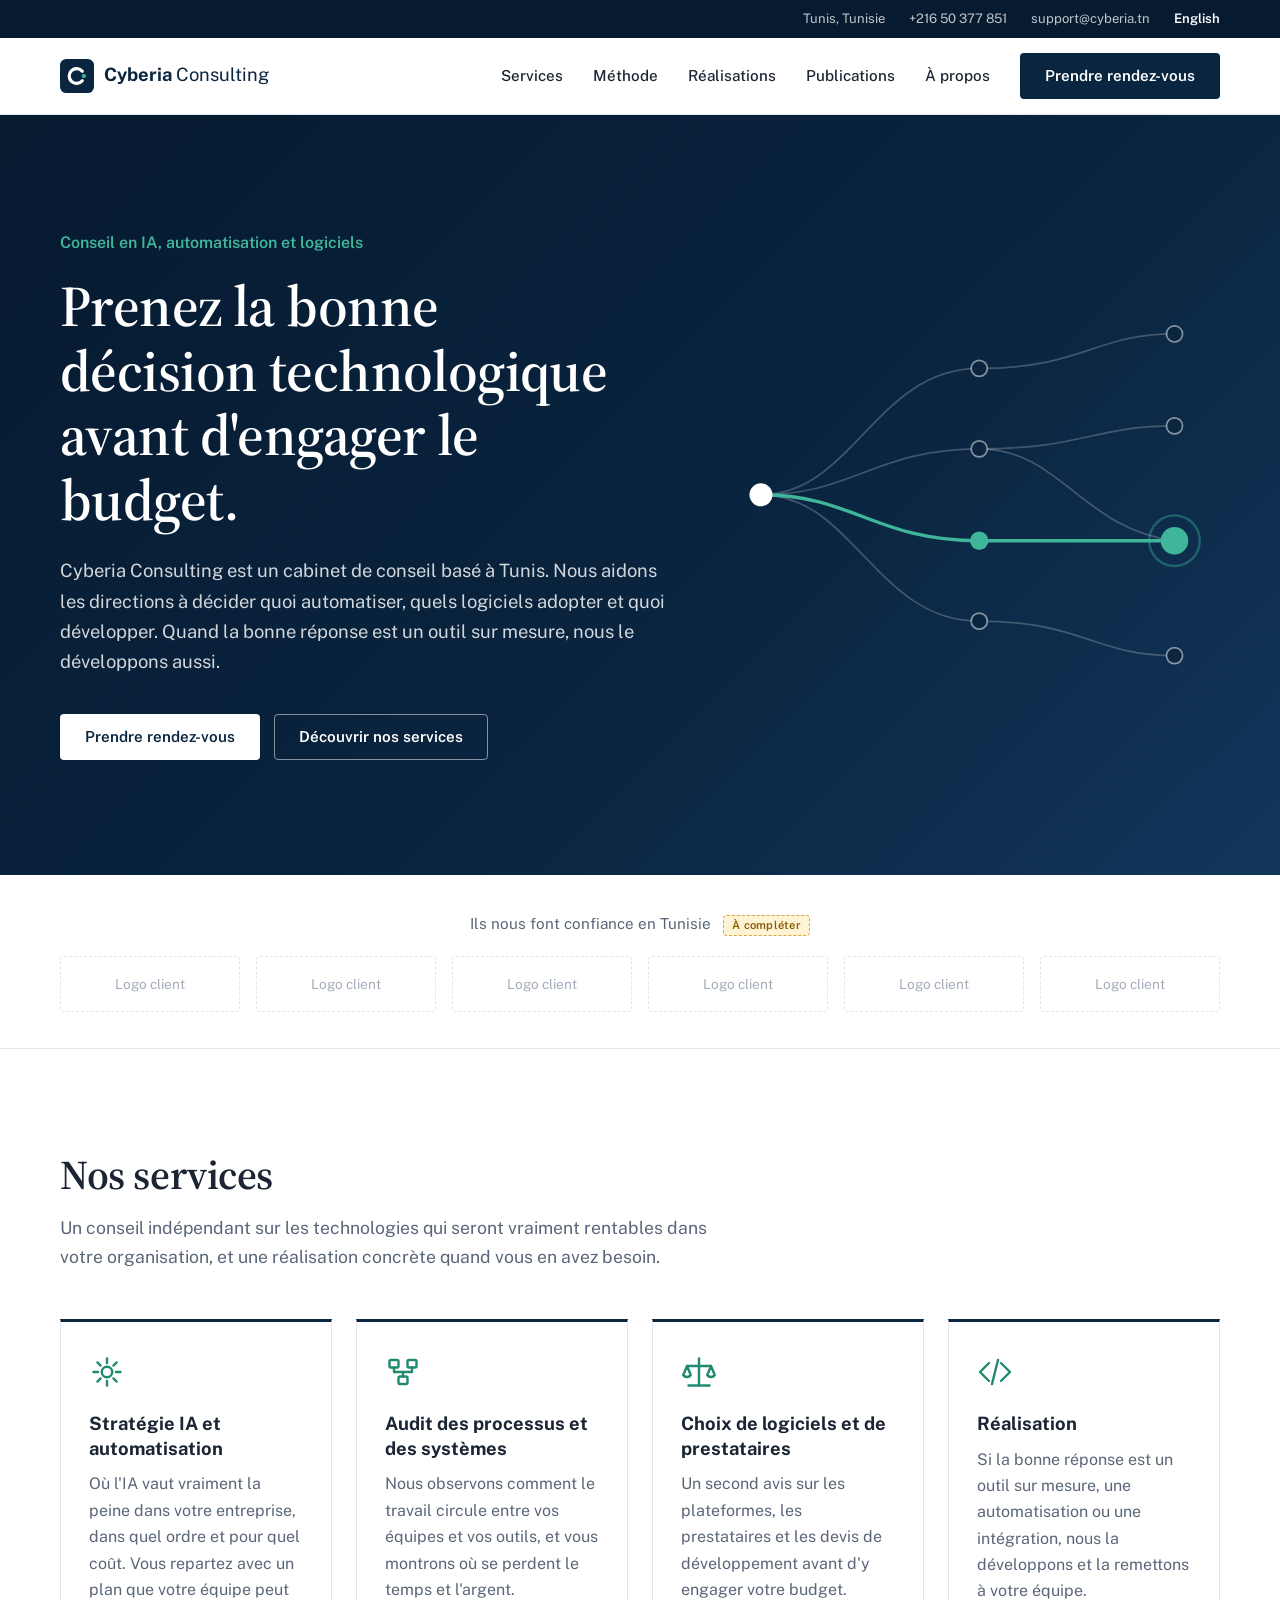
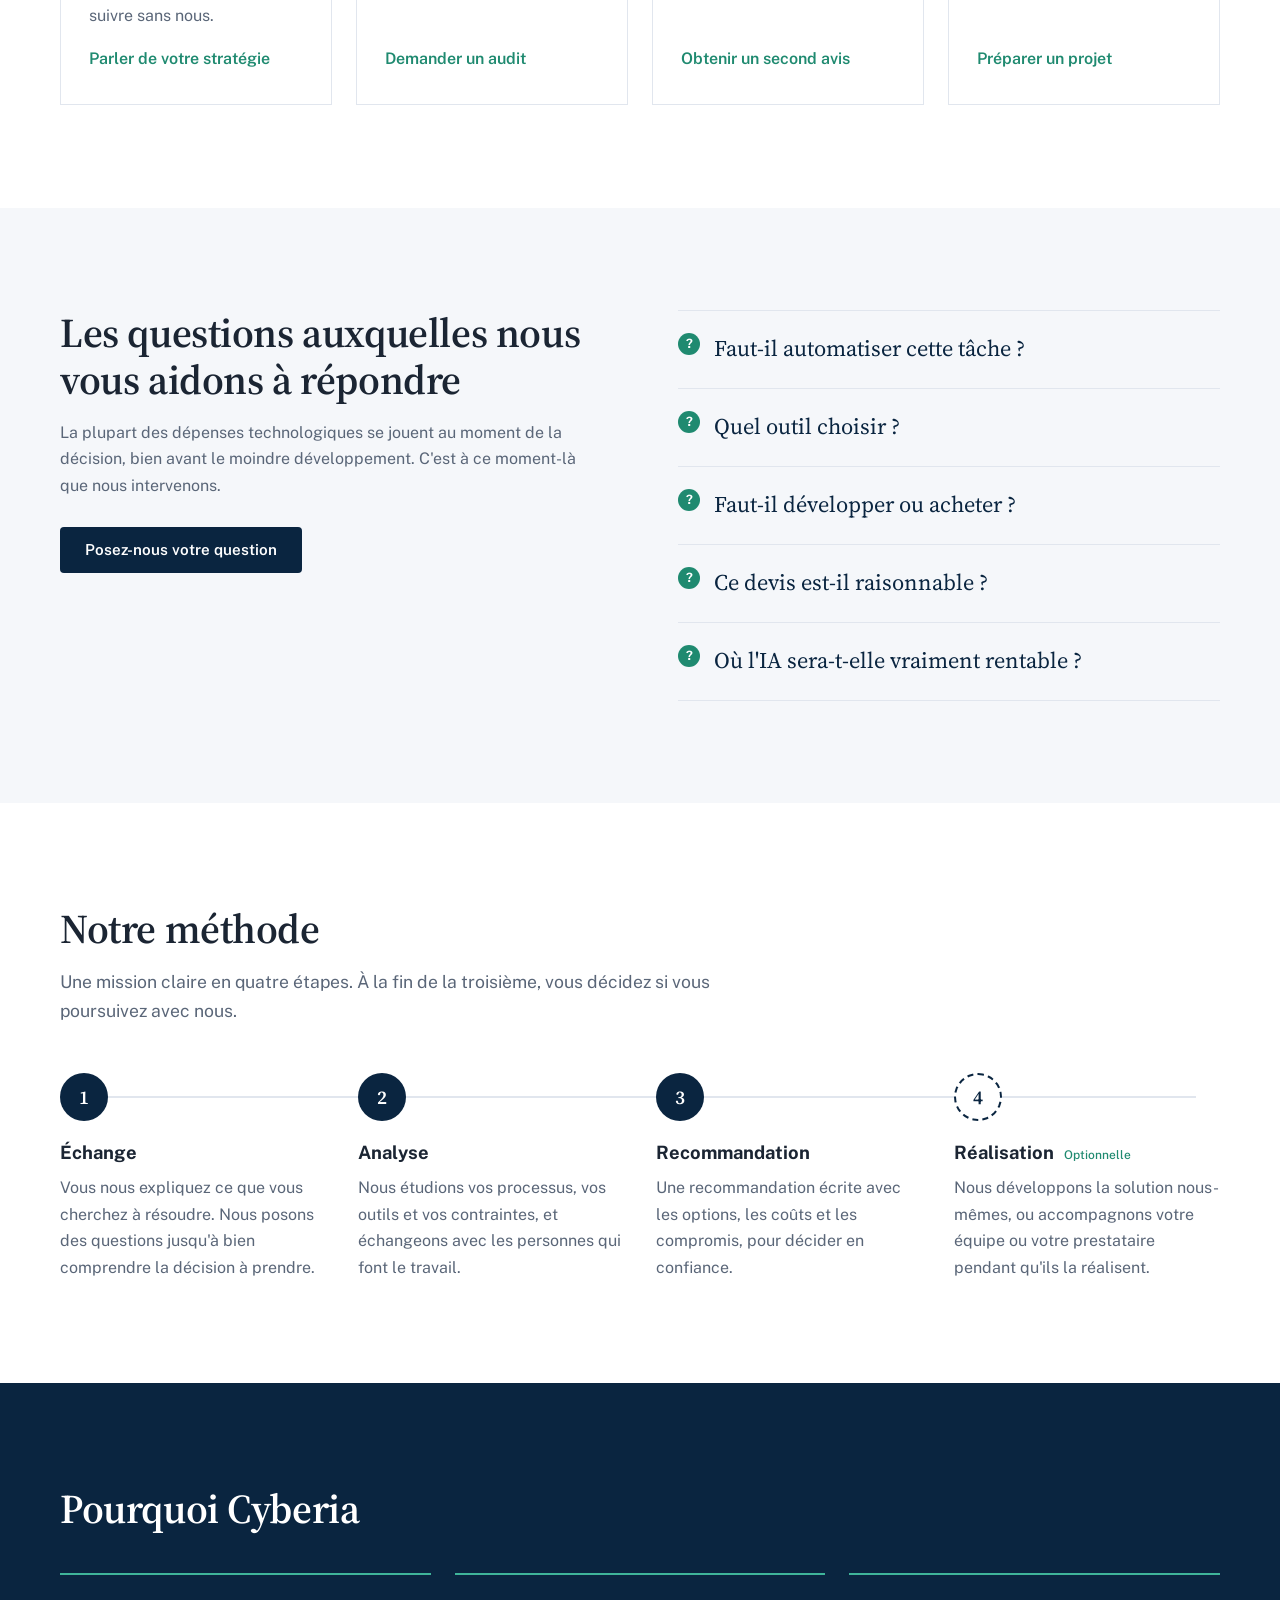
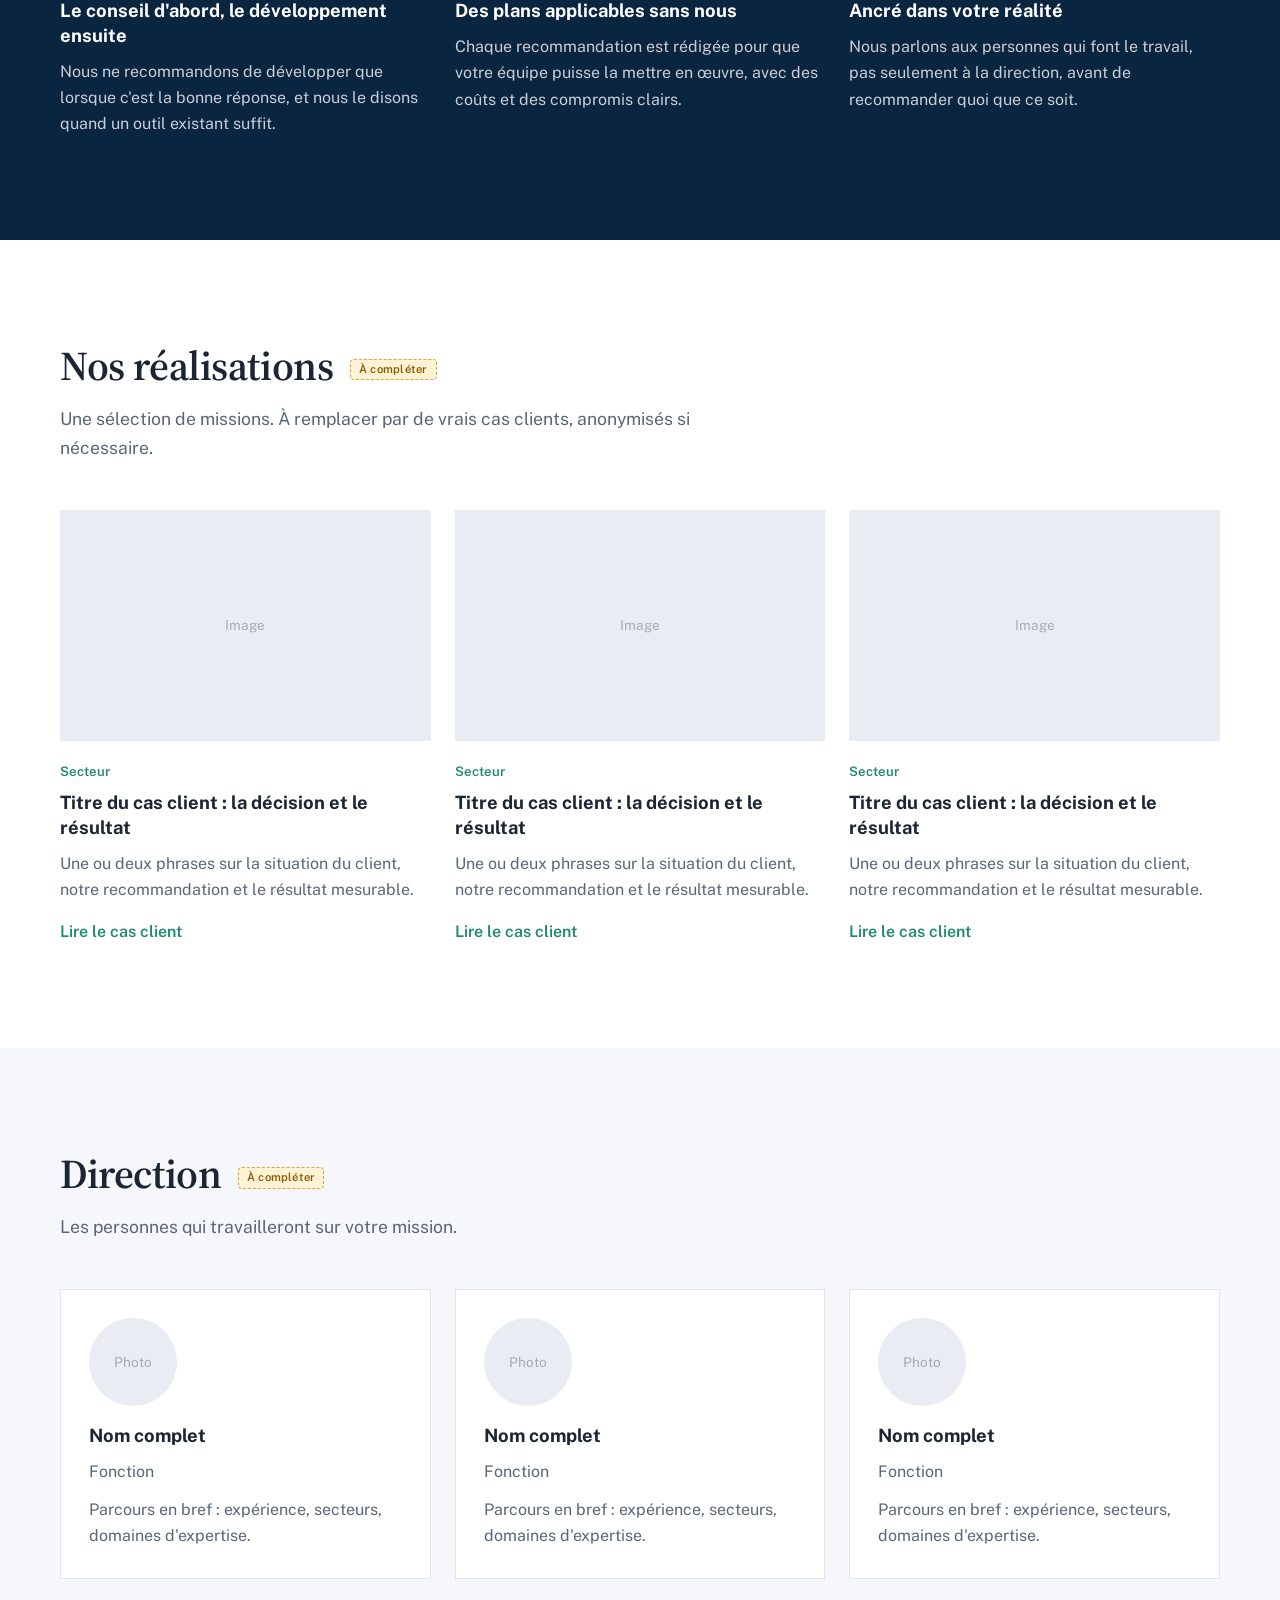
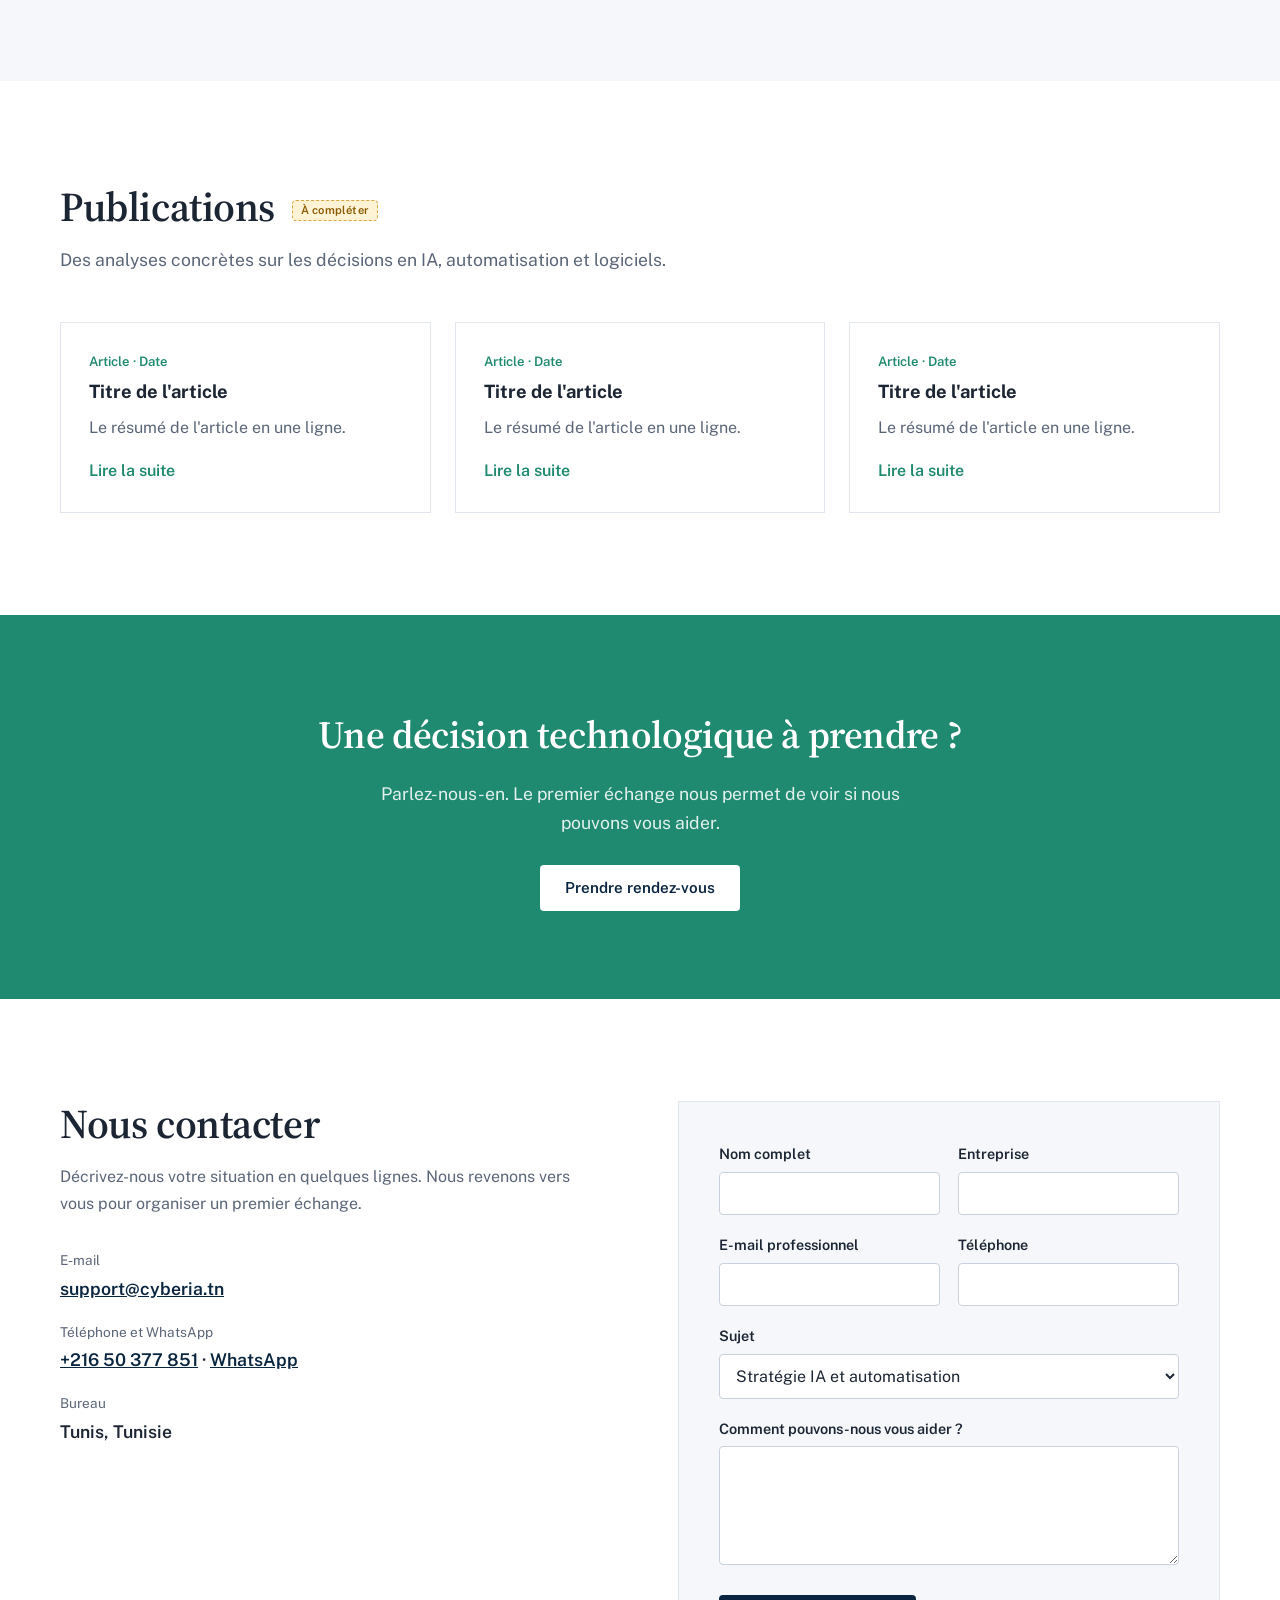
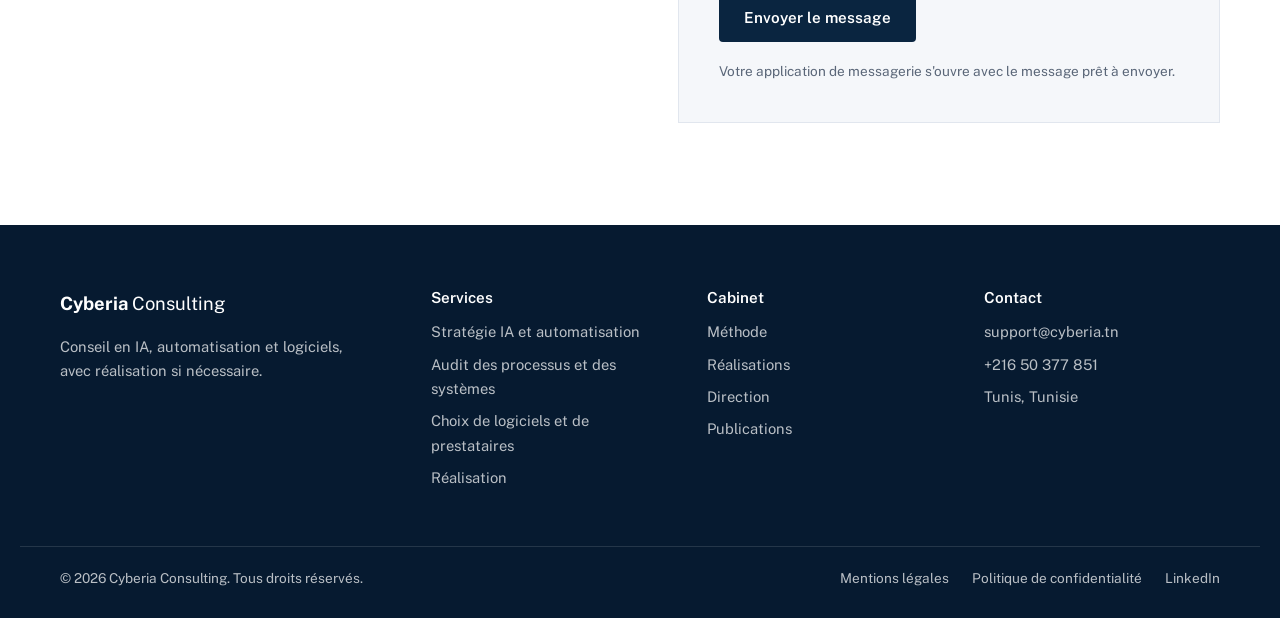
==== fr/index.html @ ed853a46 "Redesign as corporate consulting site with static French page Full nav, services, approach, contact " ====
<!doctype html>
<html lang="fr">
<head>
  <meta charset="utf-8">
  <meta name="viewport" content="width=device-width, initial-scale=1">
  <title>Cyberia Consulting | Conseil en IA, automatisation et logiciels à Tunis</title>
  <meta name="description" content="Cyberia Consulting aide les entreprises à décider quoi automatiser, quels logiciels adopter et quoi développer, et le développe si nécessaire.">
  <link rel="canonical" href="https://cyberia.tn/fr/">
  <link rel="alternate" hreflang="en" href="https://cyberia.tn/">
  <link rel="alternate" hreflang="fr" href="https://cyberia.tn/fr/">
  <link rel="alternate" hreflang="x-default" href="https://cyberia.tn/">
  <meta property="og:type" content="website">
  <meta property="og:url" content="https://cyberia.tn/fr/">
  <meta property="og:title" content="Cyberia Consulting | Conseil en IA, automatisation et logiciels à Tunis">
  <meta property="og:description" content="Cyberia Consulting aide les entreprises à décider quoi automatiser, quels logiciels adopter et quoi développer, et le développe si nécessaire.">
  <meta property="og:locale" content="fr_FR">
  <meta property="og:locale:alternate" content="en_US">
  <link rel="icon" href="/assets/favicon.svg">
  <link rel="preconnect" href="https://fonts.googleapis.com">
  <link rel="preconnect" href="https://fonts.gstatic.com" crossorigin>
  <link rel="stylesheet" href="https://fonts.googleapis.com/css2?family=Public+Sans:wght@400;500;600;700&family=Source+Serif+4:opsz,wght@8..60,500;8..60,600&display=swap">
  <link rel="stylesheet" href="../styles.css">
  <script type="application/ld+json">
  {"@context":"https://schema.org","@type":"ProfessionalService","name":"Cyberia Consulting","url":"https://cyberia.tn/fr/","description":"Conseil en IA, automatisation et logiciels, avec réalisation si nécessaire.","email":"support@cyberia.tn","telephone":"+21650377851","address":{"@type":"PostalAddress","addressLocality":"Tunis","addressCountry":"TN"}}
  </script>
</head>
<body>
  <a class="skip" href="#main">Aller au contenu</a>

  <div class="utility">
    <div class="wrap">
      <span>Tunis, Tunisie</span>
      <a href="tel:+21650377851">+216 50 377 851</a>
      <a href="mailto:support@cyberia.tn">support@cyberia.tn</a>
      <a class="lang" href="/" hreflang="en" lang="en">English</a>
    </div>
  </div>

  <header class="site-header">
    <div class="wrap">
      <a class="logo" href="/fr/" aria-label="Cyberia Consulting, accueil">
        <svg viewBox="0 0 32 32" aria-hidden="true"><rect width="32" height="32" rx="6" fill="currentColor"/><path d="M21 11.5a7 7 0 1 0 0 9" fill="none" stroke="#fff" stroke-width="3" stroke-linecap="round"/><circle cx="22.5" cy="16" r="2" fill="#3fb59a"/></svg>
        <span><b>Cyberia</b> Consulting</span>
      </a>
      <button class="menu-toggle" aria-expanded="false" aria-controls="nav">Menu</button>
      <nav id="nav" aria-label="Navigation principale">
        <a href="#services">Services</a>
        <a href="#approach">Méthode</a>
        <a href="#work">Réalisations</a>
        <a href="#insights">Publications</a>
        <a href="#about">À propos</a>
        <a class="btn btn-primary" href="#contact">Prendre rendez-vous</a>
      </nav>
    </div>
  </header>

  <main id="main">
    <!-- Hero -->
    <section class="hero">
      <div class="wrap hero-grid">
        <div>
          <p class="hero-tag">Conseil en IA, automatisation et logiciels</p>
          <h1>Prenez la bonne décision technologique avant d'engager le budget.</h1>
          <p class="hero-lede">Cyberia Consulting est un cabinet de conseil basé à Tunis. Nous aidons les directions à décider quoi automatiser, quels logiciels adopter et quoi développer. Quand la bonne réponse est un outil sur mesure, nous le développons aussi.</p>
          <div class="hero-actions">
            <a class="btn btn-light" href="#contact">Prendre rendez-vous</a>
            <a class="btn btn-outline-light" href="#services">Découvrir nos services</a>
          </div>
        </div>
        <svg class="hero-art" viewBox="0 0 440 360" aria-hidden="true">
          <g fill="none" stroke="rgba(255,255,255,.22)" stroke-width="1.5">
            <path d="M40 180 C120 180 140 70 230 70 S330 40 400 40"/>
            <path d="M40 180 C120 180 140 140 230 140 S330 120 400 120"/>
            <path d="M40 180 C120 180 140 290 230 290 S330 320 400 320"/>
            <path d="M230 140 C300 140 320 210 400 220"/>
          </g>
          <path d="M40 180 C120 180 140 220 230 220 S330 220 400 220" fill="none" stroke="#3fb59a" stroke-width="3"/>
          <g fill="#0a2540" stroke="rgba(255,255,255,.5)" stroke-width="1.5">
            <circle cx="230" cy="70" r="7"/><circle cx="230" cy="140" r="7"/><circle cx="230" cy="290" r="7"/>
            <circle cx="400" cy="40" r="7"/><circle cx="400" cy="120" r="7"/><circle cx="400" cy="320" r="7"/>
          </g>
          <circle cx="40" cy="180" r="10" fill="#fff"/>
          <circle cx="230" cy="220" r="8" fill="#3fb59a"/>
          <circle cx="400" cy="220" r="12" fill="#3fb59a"/>
          <circle cx="400" cy="220" r="22" fill="none" stroke="#3fb59a" stroke-opacity=".4" stroke-width="2"/>
        </svg>
      </div>
    </section>

    <!-- Logos clients : PLACEHOLDER, à remplacer par de vrais logos (avec autorisation) -->
    <section class="clients" aria-label="Clients">
      <div class="wrap">
        <p>Ils nous font confiance en Tunisie <span class="ph">À compléter</span></p>
        <ul>
          <li>Logo client</li><li>Logo client</li><li>Logo client</li><li>Logo client</li><li>Logo client</li><li>Logo client</li>
        </ul>
      </div>
    </section>

    <!-- Services -->
    <section class="section" id="services">
      <div class="wrap">
        <header class="section-head">
          <h2>Nos services</h2>
          <p>Un conseil indépendant sur les technologies qui seront vraiment rentables dans votre organisation, et une réalisation concrète quand vous en avez besoin.</p>
        </header>
        <div class="cards cards-4">
          <article class="card">
            <svg class="icon" viewBox="0 0 24 24" aria-hidden="true"><path d="M12 3v3M12 18v3M3 12h3M18 12h3M5.6 5.6l2.1 2.1M16.3 16.3l2.1 2.1M5.6 18.4l2.1-2.1M16.3 7.7l2.1-2.1"/><circle cx="12" cy="12" r="3.5"/></svg>
            <h3>Stratégie IA et automatisation</h3>
            <p>Où l'IA vaut vraiment la peine dans votre entreprise, dans quel ordre et pour quel coût. Vous repartez avec un plan que votre équipe peut suivre sans nous.</p>
            <a class="more" href="#contact">Parler de votre stratégie</a>
          </article>
          <article class="card">
            <svg class="icon" viewBox="0 0 24 24" aria-hidden="true"><rect x="3" y="4" width="6" height="5" rx="1"/><rect x="15" y="4" width="6" height="5" rx="1"/><rect x="9" y="15" width="6" height="5" rx="1"/><path d="M6 9v3h12V9M12 12v3"/></svg>
            <h3>Audit des processus et des systèmes</h3>
            <p>Nous observons comment le travail circule entre vos équipes et vos outils, et vous montrons où se perdent le temps et l'argent.</p>
            <a class="more" href="#contact">Demander un audit</a>
          </article>
          <article class="card">
            <svg class="icon" viewBox="0 0 24 24" aria-hidden="true"><path d="M12 3v18M5 21h14M4 8h16"/><path d="M4 8l-2.5 6a3 3 0 0 0 5 0zM20 8l-2.5 6a3 3 0 0 0 5 0z"/></svg>
            <h3>Choix de logiciels et de prestataires</h3>
            <p>Un second avis sur les plateformes, les prestataires et les devis de développement avant d'y engager votre budget.</p>
            <a class="more" href="#contact">Obtenir un second avis</a>
          </article>
          <article class="card">
            <svg class="icon" viewBox="0 0 24 24" aria-hidden="true"><path d="M8 6l-6 6 6 6M16 6l6 6-6 6M14 4l-4 16"/></svg>
            <h3>Réalisation</h3>
            <p>Si la bonne réponse est un outil sur mesure, une automatisation ou une intégration, nous la développons et la remettons à votre équipe.</p>
            <a class="more" href="#contact">Préparer un projet</a>
          </article>
        </div>
      </div>
    </section>

    <!-- Questions -->
    <section class="section section-alt">
      <div class="wrap split">
        <div>
          <h2>Les questions auxquelles nous vous aidons à répondre</h2>
          <p class="muted">La plupart des dépenses technologiques se jouent au moment de la décision, bien avant le moindre développement. C'est à ce moment-là que nous intervenons.</p>
          <a class="btn btn-primary" href="#contact">Posez-nous votre question</a>
        </div>
        <ul class="questions">
          <li>Faut-il automatiser cette tâche&nbsp;?</li>
          <li>Quel outil choisir&nbsp;?</li>
          <li>Faut-il développer ou acheter&nbsp;?</li>
          <li>Ce devis est-il raisonnable&nbsp;?</li>
          <li>Où l'IA sera-t-elle vraiment rentable&nbsp;?</li>
        </ul>
      </div>
    </section>

    <!-- Méthode -->
    <section class="section" id="approach">
      <div class="wrap">
        <header class="section-head">
          <h2>Notre méthode</h2>
          <p>Une mission claire en quatre étapes. À la fin de la troisième, vous décidez si vous poursuivez avec nous.</p>
        </header>
        <ol class="steps">
          <li><span class="step-n">1</span><h3>Échange</h3><p>Vous nous expliquez ce que vous cherchez à résoudre. Nous posons des questions jusqu'à bien comprendre la décision à prendre.</p></li>
          <li><span class="step-n">2</span><h3>Analyse</h3><p>Nous étudions vos processus, vos outils et vos contraintes, et échangeons avec les personnes qui font le travail.</p></li>
          <li><span class="step-n">3</span><h3>Recommandation</h3><p>Une recommandation écrite avec les options, les coûts et les compromis, pour décider en confiance.</p></li>
          <li class="optional"><span class="step-n">4</span><h3>Réalisation <small>Optionnelle</small></h3><p>Nous développons la solution nous-mêmes, ou accompagnons votre équipe ou votre prestataire pendant qu'ils la réalisent.</p></li>
        </ol>
      </div>
    </section>

    <!-- Pourquoi -->
    <section class="section section-dark">
      <div class="wrap">
        <header class="section-head">
          <h2>Pourquoi Cyberia</h2>
        </header>
        <div class="cards cards-3">
          <div class="pillar">
            <h3>Le conseil d'abord, le développement ensuite</h3>
            <p>Nous ne recommandons de développer que lorsque c'est la bonne réponse, et nous le disons quand un outil existant suffit.</p>
          </div>
          <div class="pillar">
            <h3>Des plans applicables sans nous</h3>
            <p>Chaque recommandation est rédigée pour que votre équipe puisse la mettre en œuvre, avec des coûts et des compromis clairs.</p>
          </div>
          <div class="pillar">
            <h3>Ancré dans votre réalité</h3>
            <p>Nous parlons aux personnes qui font le travail, pas seulement à la direction, avant de recommander quoi que ce soit.</p>
          </div>
        </div>
      </div>
    </section>

    <!-- Réalisations : PLACEHOLDER, à remplacer par de vraies missions -->
    <section class="section" id="work">
      <div class="wrap">
        <header class="section-head">
          <h2>Nos réalisations <span class="ph">À compléter</span></h2>
          <p>Une sélection de missions. À remplacer par de vrais cas clients, anonymisés si nécessaire.</p>
        </header>
        <div class="cards cards-3">
          <article class="case">
            <div class="case-img">Image</div>
            <p class="case-meta">Secteur</p>
            <h3>Titre du cas client : la décision et le résultat</h3>
            <p>Une ou deux phrases sur la situation du client, notre recommandation et le résultat mesurable.</p>
            <a class="more" href="#work">Lire le cas client</a>
          </article>
          <article class="case">
            <div class="case-img">Image</div>
            <p class="case-meta">Secteur</p>
            <h3>Titre du cas client : la décision et le résultat</h3>
            <p>Une ou deux phrases sur la situation du client, notre recommandation et le résultat mesurable.</p>
            <a class="more" href="#work">Lire le cas client</a>
          </article>
          <article class="case">
            <div class="case-img">Image</div>
            <p class="case-meta">Secteur</p>
            <h3>Titre du cas client : la décision et le résultat</h3>
            <p>Une ou deux phrases sur la situation du client, notre recommandation et le résultat mesurable.</p>
            <a class="more" href="#work">Lire le cas client</a>
          </article>
        </div>
      </div>
    </section>

    <!-- Équipe : PLACEHOLDER, à remplacer par de vraies personnes -->
    <section class="section section-alt" id="about">
      <div class="wrap">
        <header class="section-head">
          <h2>Direction <span class="ph">À compléter</span></h2>
          <p>Les personnes qui travailleront sur votre mission.</p>
        </header>
        <div class="cards cards-3">
          <div class="person"><div class="avatar">Photo</div><h3>Nom complet</h3><p class="muted">Fonction</p><p>Parcours en bref : expérience, secteurs, domaines d'expertise.</p></div>
          <div class="person"><div class="avatar">Photo</div><h3>Nom complet</h3><p class="muted">Fonction</p><p>Parcours en bref : expérience, secteurs, domaines d'expertise.</p></div>
          <div class="person"><div class="avatar">Photo</div><h3>Nom complet</h3><p class="muted">Fonction</p><p>Parcours en bref : expérience, secteurs, domaines d'expertise.</p></div>
        </div>
      </div>
    </section>

    <!-- Publications : PLACEHOLDER, à remplacer par de vrais articles -->
    <section class="section" id="insights">
      <div class="wrap">
        <header class="section-head">
          <h2>Publications <span class="ph">À compléter</span></h2>
          <p>Des analyses concrètes sur les décisions en IA, automatisation et logiciels.</p>
        </header>
        <div class="cards cards-3">
          <article class="insight"><p class="case-meta">Article · Date</p><h3>Titre de l'article</h3><p>Le résumé de l'article en une ligne.</p><a class="more" href="#insights">Lire la suite</a></article>
          <article class="insight"><p class="case-meta">Article · Date</p><h3>Titre de l'article</h3><p>Le résumé de l'article en une ligne.</p><a class="more" href="#insights">Lire la suite</a></article>
          <article class="insight"><p class="case-meta">Article · Date</p><h3>Titre de l'article</h3><p>Le résumé de l'article en une ligne.</p><a class="more" href="#insights">Lire la suite</a></article>
        </div>
      </div>
    </section>

    <!-- Bandeau CTA -->
    <section class="cta-band">
      <div class="wrap">
        <h2>Une décision technologique à prendre&nbsp;?</h2>
        <p>Parlez-nous-en. Le premier échange nous permet de voir si nous pouvons vous aider.</p>
        <a class="btn btn-light" href="#contact">Prendre rendez-vous</a>
      </div>
    </section>

    <!-- Contact -->
    <section class="section" id="contact">
      <div class="wrap split">
        <div>
          <h2>Nous contacter</h2>
          <p class="muted">Décrivez-nous votre situation en quelques lignes. Nous revenons vers vous pour organiser un premier échange.</p>
          <dl class="contact-list">
            <dt>E-mail</dt><dd><a href="mailto:support@cyberia.tn">support@cyberia.tn</a></dd>
            <dt>Téléphone et WhatsApp</dt><dd><a href="tel:+21650377851">+216 50 377 851</a> · <a href="https://wa.me/21650377851">WhatsApp</a></dd>
            <dt>Bureau</dt><dd>Tunis, Tunisie</dd>
          </dl>
        </div>
        <form class="contact-form" id="contact-form" data-subject="Demande : {topic}">
          <div class="row">
            <label>Nom complet<input name="name" required autocomplete="name"></label>
            <label>Entreprise<input name="company" autocomplete="organization"></label>
          </div>
          <div class="row">
            <label>E-mail professionnel<input name="email" type="email" required autocomplete="email"></label>
            <label>Téléphone<input name="phone" type="tel" autocomplete="tel"></label>
          </div>
          <label>Sujet
            <select name="topic">
              <option>Stratégie IA et automatisation</option>
              <option>Audit des processus et des systèmes</option>
              <option>Choix de logiciels et de prestataires</option>
              <option>Réalisation</option>
              <option>Autre sujet</option>
            </select>
          </label>
          <label>Comment pouvons-nous vous aider&nbsp;?<textarea name="message" rows="5" required></textarea></label>
          <button class="btn btn-primary" type="submit">Envoyer le message</button>
          <p class="form-note">Votre application de messagerie s'ouvre avec le message prêt à envoyer.</p>
        </form>
      </div>
    </section>
  </main>

  <footer class="site-footer">
    <div class="wrap footer-grid">
      <div>
        <a class="logo logo-light" href="/fr/"><span><b>Cyberia</b> Consulting</span></a>
        <p>Conseil en IA, automatisation et logiciels, avec réalisation si nécessaire.</p>
      </div>
      <div>
        <h3>Services</h3>
        <a href="#services">Stratégie IA et automatisation</a>
        <a href="#services">Audit des processus et des systèmes</a>
        <a href="#services">Choix de logiciels et de prestataires</a>
        <a href="#services">Réalisation</a>
      </div>
      <div>
        <h3>Cabinet</h3>
        <a href="#approach">Méthode</a>
        <a href="#work">Réalisations</a>
        <a href="#about">Direction</a>
        <a href="#insights">Publications</a>
      </div>
      <div>
        <h3>Contact</h3>
        <a href="mailto:support@cyberia.tn">support@cyberia.tn</a>
        <a href="tel:+21650377851">+216 50 377 851</a>
        <span>Tunis, Tunisie</span>
      </div>
    </div>
    <div class="wrap footer-bottom">
      <span>© 2026 Cyberia Consulting. Tous droits réservés.</span>
      <!-- PLACEHOLDER : lier les vraies pages légales et LinkedIn -->
      <span><a href="#">Mentions légales</a> <a href="#">Politique de confidentialité</a> <a href="#">LinkedIn</a></span>
    </div>
  </footer>

  <script src="../app.js" defer></script>
</body>
</html>
---- styles.css ----
:root {
  --navy: #0a2540;
  --navy-deep: #061a30;
  --accent: #1f8a70;
  --accent-light: #3fb59a;
  --text: #1b2533;
  --muted: #5a6678;
  --line: #e1e6ee;
  --bg-alt: #f5f7fa;
  --white: #fff;
  --serif: "Source Serif 4", Georgia, serif;
  --sans: "Public Sans", system-ui, sans-serif;
  color-scheme: light;
}

*, *::before, *::after { box-sizing: border-box; }
html { scroll-behavior: smooth; scroll-padding-top: 80px; }
body { margin: 0; background: var(--white); color: var(--text); font: 400 1rem/1.65 var(--sans); }
a { color: inherit; }
img, svg { display: block; }
h1, h2, h3 { margin: 0; }
h1, h2 { font-family: var(--serif); font-weight: 600; letter-spacing: -0.01em; }
:focus-visible { outline: 3px solid var(--accent-light); outline-offset: 2px; }

.wrap { max-width: 1240px; margin: 0 auto; padding: 0 clamp(16px, 4vw, 40px); }
.skip { position: absolute; left: -999px; }
.skip:focus { left: 16px; top: 8px; z-index: 20; background: var(--white); padding: 8px 14px; }
.muted { color: var(--muted); }

/* Placeholder tag */
.ph {
  display: inline-block; vertical-align: middle;
  font: 600 0.7rem/1 var(--sans); letter-spacing: 0.02em;
  color: #8a5a00; background: #fff3d6; border: 1px dashed #d9a640;
  padding: 4px 8px; border-radius: 4px; margin-left: 8px;
}

/* Buttons */
.btn {
  display: inline-block; padding: 13px 24px; border-radius: 4px;
  font: 600 0.95rem/1.2 var(--sans); text-decoration: none; cursor: pointer;
  border: 1px solid transparent; transition: background-color .15s, color .15s;
}
.btn-primary { background: var(--navy); color: var(--white); }
.btn-primary:hover { background: var(--accent); }
.btn-light { background: var(--white); color: var(--navy); }
.btn-light:hover { background: var(--accent-light); color: var(--navy-deep); }
.btn-outline-light { border-color: rgba(255,255,255,.5); color: var(--white); }
.btn-outline-light:hover { background: rgba(255,255,255,.1); }
.more { display: inline-block; margin-top: auto; padding-top: 16px; font-weight: 600; color: var(--accent); text-decoration: none; }
.more:hover { text-decoration: underline; }

/* Utility bar + header */
.utility { background: var(--navy-deep); color: rgba(255,255,255,.75); font-size: 0.82rem; }
.utility .wrap { display: flex; justify-content: flex-end; gap: 24px; padding-top: 8px; padding-bottom: 8px; }
.utility a { text-decoration: none; }
.utility a:hover { color: var(--white); }
.utility .lang { color: var(--white); font-weight: 600; }

.site-header { position: sticky; top: 0; z-index: 10; background: var(--white); border-bottom: 1px solid var(--line); }
.site-header .wrap { display: flex; align-items: center; justify-content: space-between; height: 76px; }
.logo { display: flex; align-items: center; gap: 10px; text-decoration: none; color: var(--navy); font-size: 1.15rem; }
.logo svg { width: 34px; height: 34px; }
.logo b { font-weight: 700; }
.logo span { font-weight: 400; }
.logo-light { color: var(--white); }
#nav { display: flex; align-items: center; gap: 30px; }
#nav a:not(.btn) { text-decoration: none; font-weight: 500; font-size: 0.95rem; color: var(--text); }
#nav a:not(.btn):hover { color: var(--accent); }
.menu-toggle { display: none; }

/* Hero */
.hero { background: linear-gradient(135deg, var(--navy-deep), var(--navy) 60%, #12365c); color: var(--white); }
.hero-grid { display: grid; grid-template-columns: 1.2fr 1fr; gap: 48px; align-items: center; padding-top: clamp(64px, 9vw, 120px); padding-bottom: clamp(64px, 9vw, 120px); }
.hero-tag { margin: 0 0 18px; color: var(--accent-light); font-weight: 600; }
.hero h1 { font-size: clamp(2.2rem, 4.6vw, 3.6rem); line-height: 1.12; margin-bottom: 24px; max-width: 20ch; }
.hero-lede { font-size: 1.15rem; color: rgba(255,255,255,.82); max-width: 56ch; margin: 0 0 36px; }
.hero-actions { display: flex; flex-wrap: wrap; gap: 14px; }
.hero-art { width: 100%; height: auto; }

/* Clients */
.clients { border-bottom: 1px solid var(--line); padding: 36px 0; }
.clients p { margin: 0 0 20px; text-align: center; color: var(--muted); font-size: 0.95rem; }
.clients ul { list-style: none; margin: 0; padding: 0; display: grid; grid-template-columns: repeat(6, 1fr); gap: 16px; }
.clients li { height: 56px; display: grid; place-items: center; border: 1px dashed var(--line); border-radius: 4px; color: #a3acba; font-size: 0.85rem; }

/* Sections */
.section { padding: clamp(64px, 8vw, 112px) 0; }
.section-alt { background: var(--bg-alt); }
.section-dark { background: var(--navy); color: var(--white); }
.section-head { max-width: 680px; margin-bottom: 48px; }
.section h2 { font-size: clamp(1.8rem, 3.2vw, 2.6rem); line-height: 1.15; margin-bottom: 14px; }
.section-head p { margin: 0; color: var(--muted); font-size: 1.1rem; }

.cards { display: grid; gap: 24px; }
.cards-4 { grid-template-columns: repeat(4, 1fr); }
.cards-3 { grid-template-columns: repeat(3, 1fr); }
.card, .case, .insight, .person { display: flex; flex-direction: column; }
.card { padding: 32px 28px; border: 1px solid var(--line); border-top: 3px solid var(--navy); background: var(--white); }
.card:hover { border-top-color: var(--accent); }
.card .icon { width: 36px; height: 36px; margin-bottom: 22px; fill: none; stroke: var(--accent); stroke-width: 1.6; stroke-linecap: round; stroke-linejoin: round; }
.card h3, .case h3, .insight h3, .person h3, .pillar h3, .steps h3 { font-size: 1.15rem; line-height: 1.35; font-weight: 700; margin-bottom: 10px; }
.card p, .case p, .insight p, .person p, .steps p { margin: 0; color: var(--muted); }

.split { display: grid; grid-template-columns: 1fr 1fr; gap: clamp(32px, 6vw, 96px); align-items: start; }
.split .btn { margin-top: 12px; }
.questions { list-style: none; margin: 0; padding: 0; border-top: 1px solid var(--line); }
.questions li { padding: 20px 0 20px 36px; border-bottom: 1px solid var(--line); font-family: var(--serif); font-size: 1.4rem; color: var(--navy); position: relative; }
.questions li::before { content: "?"; position: absolute; left: 0; top: 22px; width: 22px; height: 22px; border-radius: 50%; background: var(--accent); color: var(--white); font: 700 0.8rem/22px var(--sans); text-align: center; }

.steps { list-style: none; margin: 0; padding: 0; display: grid; grid-template-columns: repeat(4, 1fr); gap: 32px; position: relative; }
.steps::before { content: ""; position: absolute; top: 23px; left: 24px; right: 24px; height: 2px; background: var(--line); }
.steps li { position: relative; }
.step-n { display: grid; place-items: center; width: 48px; height: 48px; border-radius: 50%; background: var(--navy); color: var(--white); font: 600 1.2rem var(--serif); margin-bottom: 20px; position: relative; }
.steps .optional .step-n { background: var(--white); color: var(--navy); border: 2px dashed var(--navy); }
.steps small { font: 500 0.75rem var(--sans); color: var(--accent); margin-left: 6px; }

.pillar { padding-top: 24px; border-top: 2px solid var(--accent-light); }
.pillar p { margin: 0; color: rgba(255,255,255,.78); }
.section-dark .section-head { margin-bottom: 40px; }

.case-img, .avatar { display: grid; place-items: center; background: #e9edf3; color: #a3acba; font-size: 0.85rem; }
.case-img { aspect-ratio: 16 / 10; margin-bottom: 20px; }
.case-meta { font-size: 0.82rem; font-weight: 600; color: var(--accent) !important; margin-bottom: 8px !important; }
.insight { padding: 28px; border: 1px solid var(--line); }
.person { background: var(--white); padding: 28px; border: 1px solid var(--line); }
.avatar { width: 88px; height: 88px; border-radius: 50%; margin-bottom: 18px; }
.person .muted { margin-bottom: 12px; }

.cta-band { background: var(--accent); color: var(--white); text-align: center; padding: clamp(56px, 7vw, 88px) 0; }
.cta-band h2 { font-size: clamp(1.7rem, 3vw, 2.4rem); margin-bottom: 12px; }
.cta-band p { margin: 0 auto 28px; max-width: 52ch; color: rgba(255,255,255,.88); font-size: 1.1rem; }

/* Contact */
.contact-list { margin: 32px 0 0; }
.contact-list dt { font-size: 0.85rem; color: var(--muted); margin-top: 18px; }
.contact-list dd { margin: 2px 0 0; font-weight: 600; font-size: 1.1rem; }
.contact-list a { color: var(--navy); }
.contact-form { background: var(--bg-alt); padding: clamp(24px, 4vw, 40px); border: 1px solid var(--line); display: grid; gap: 18px; }
.contact-form .row { display: grid; grid-template-columns: 1fr 1fr; gap: 18px; }
.contact-form label { display: grid; gap: 6px; font-size: 0.9rem; font-weight: 600; }
.contact-form input, .contact-form select, .contact-form textarea {
  font: 400 1rem var(--sans); color: var(--text); background: var(--white);
  border: 1px solid #c9d1dd; border-radius: 4px; padding: 11px 12px; width: 100%;
}
.contact-form textarea { resize: vertical; }
.contact-form button { justify-self: start; }
.form-note { margin: 0; font-size: 0.85rem; color: var(--muted); }

/* Footer */
.site-footer { background: var(--navy-deep); color: rgba(255,255,255,.72); font-size: 0.92rem; }
.footer-grid { display: grid; grid-template-columns: 1.4fr 1fr 1fr 1fr; gap: 40px; padding-top: 64px; padding-bottom: 48px; }
.footer-grid p { max-width: 32ch; }
.footer-grid h3 { color: var(--white); font: 600 0.95rem var(--sans); margin-bottom: 14px; }
.footer-grid a, .footer-grid span { display: block; text-decoration: none; margin-bottom: 8px; }
.footer-grid a:hover, .footer-bottom a:hover { color: var(--white); }
.footer-bottom { display: flex; justify-content: space-between; flex-wrap: wrap; gap: 12px; padding-top: 20px; padding-bottom: 28px; border-top: 1px solid rgba(255,255,255,.12); font-size: 0.85rem; }
.footer-bottom a { text-decoration: none; margin-left: 20px; }

/* Responsive */
@media (max-width: 1024px) {
  .cards-4 { grid-template-columns: repeat(2, 1fr); }
  .footer-grid { grid-template-columns: 1fr 1fr; }
  .menu-toggle {
    display: block; font: 600 0.95rem var(--sans); color: var(--navy);
    background: none; border: 1px solid var(--line); border-radius: 4px; padding: 9px 16px; cursor: pointer;
  }
  #nav {
    display: none; position: absolute; top: 76px; left: 0; right: 0;
    flex-direction: column; align-items: stretch; gap: 0;
    background: var(--white); border-bottom: 1px solid var(--line); padding: 8px clamp(16px, 4vw, 40px) 20px;
  }
  #nav.open { display: flex; }
  #nav a:not(.btn) { padding: 14px 0; border-bottom: 1px solid var(--line); }
  #nav .btn { margin-top: 16px; text-align: center; }
}
@media (max-width: 860px) {
  .hero-grid, .split { grid-template-columns: 1fr; }
  .hero-art { max-width: 360px; }
  .cards-3 { grid-template-columns: 1fr; }
  .clients ul { grid-template-columns: repeat(3, 1fr); }
  .steps { grid-template-columns: 1fr 1fr; }
  .steps::before { display: none; }
}
@media (max-width: 560px) {
  .utility span { display: none; }
  .utility .wrap { justify-content: space-between; }
  .cards-4, .steps, .contact-form .row, .footer-grid { grid-template-columns: 1fr; }
  .clients ul { grid-template-columns: repeat(2, 1fr); }
  .hero-art { display: none; }
  .footer-bottom a { margin: 0 16px 0 0; }
}
@media (prefers-reduced-motion: reduce) { html { scroll-behavior: auto; } }
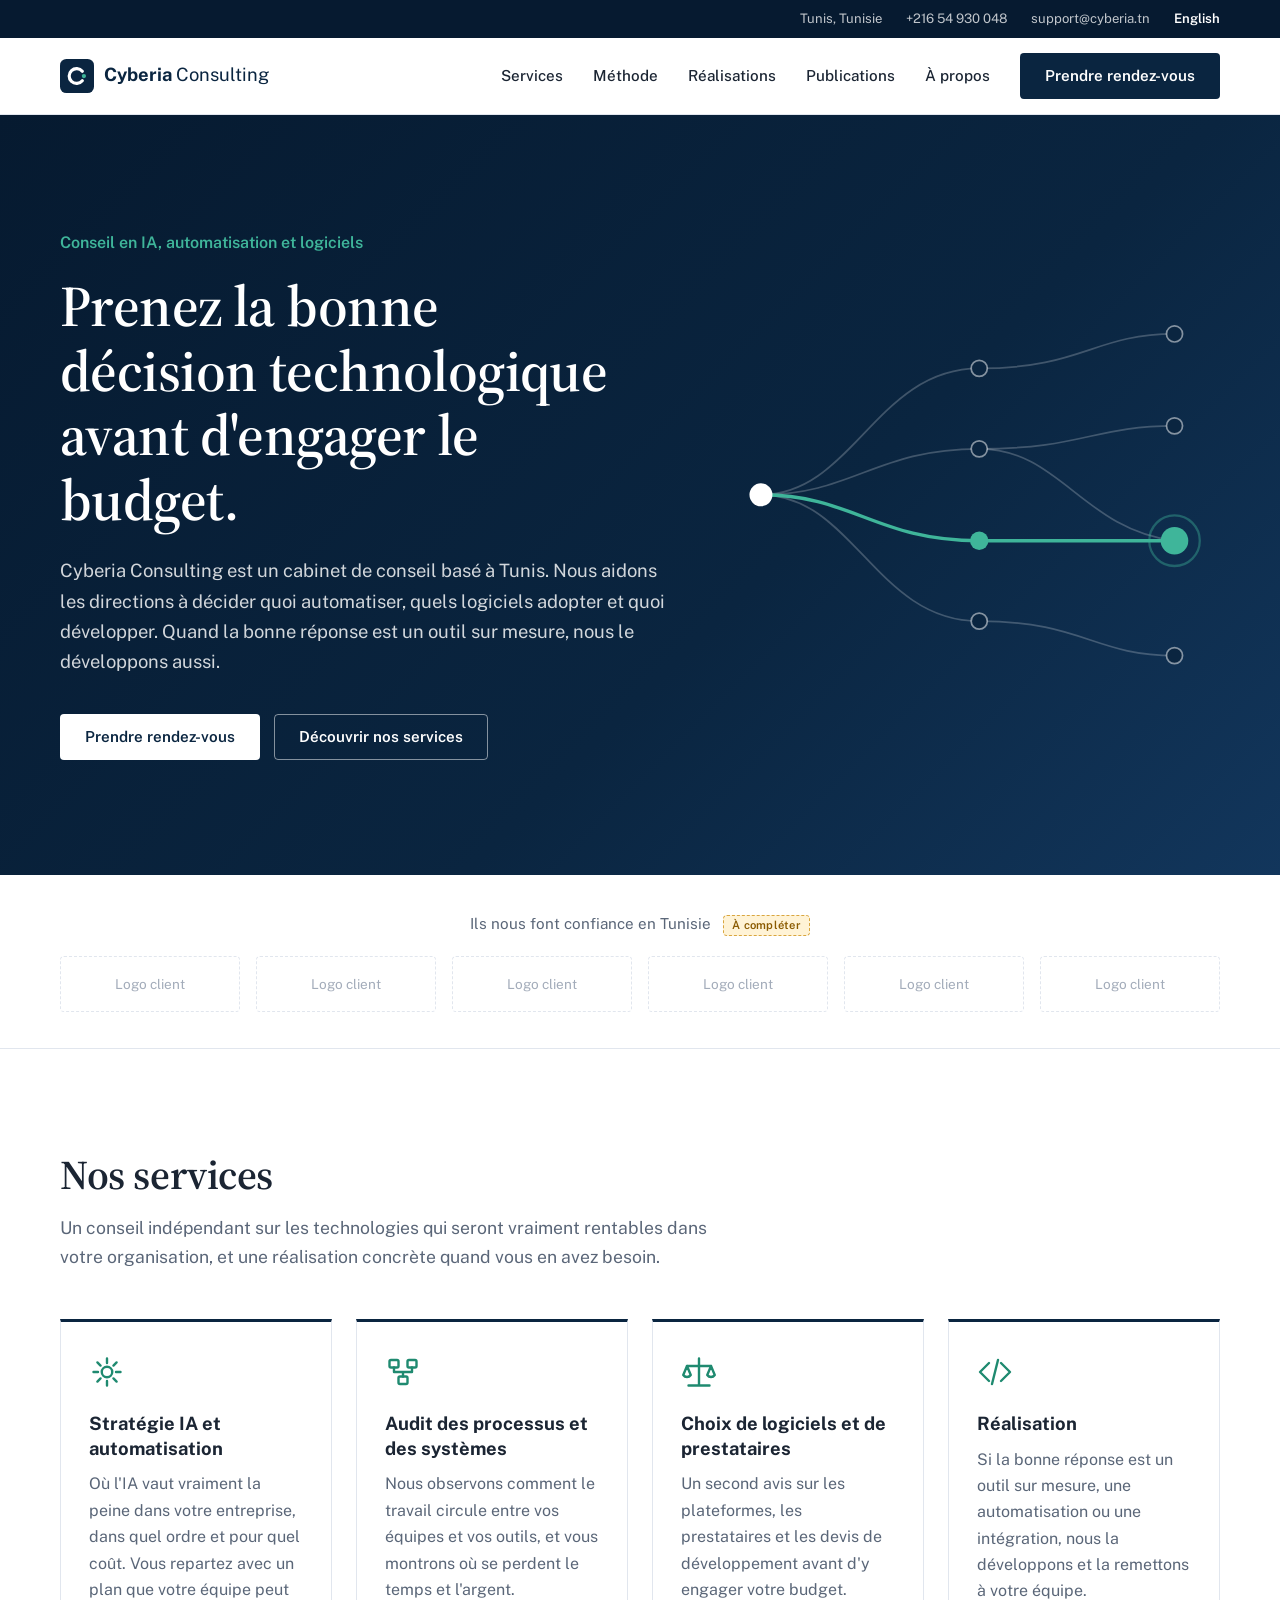
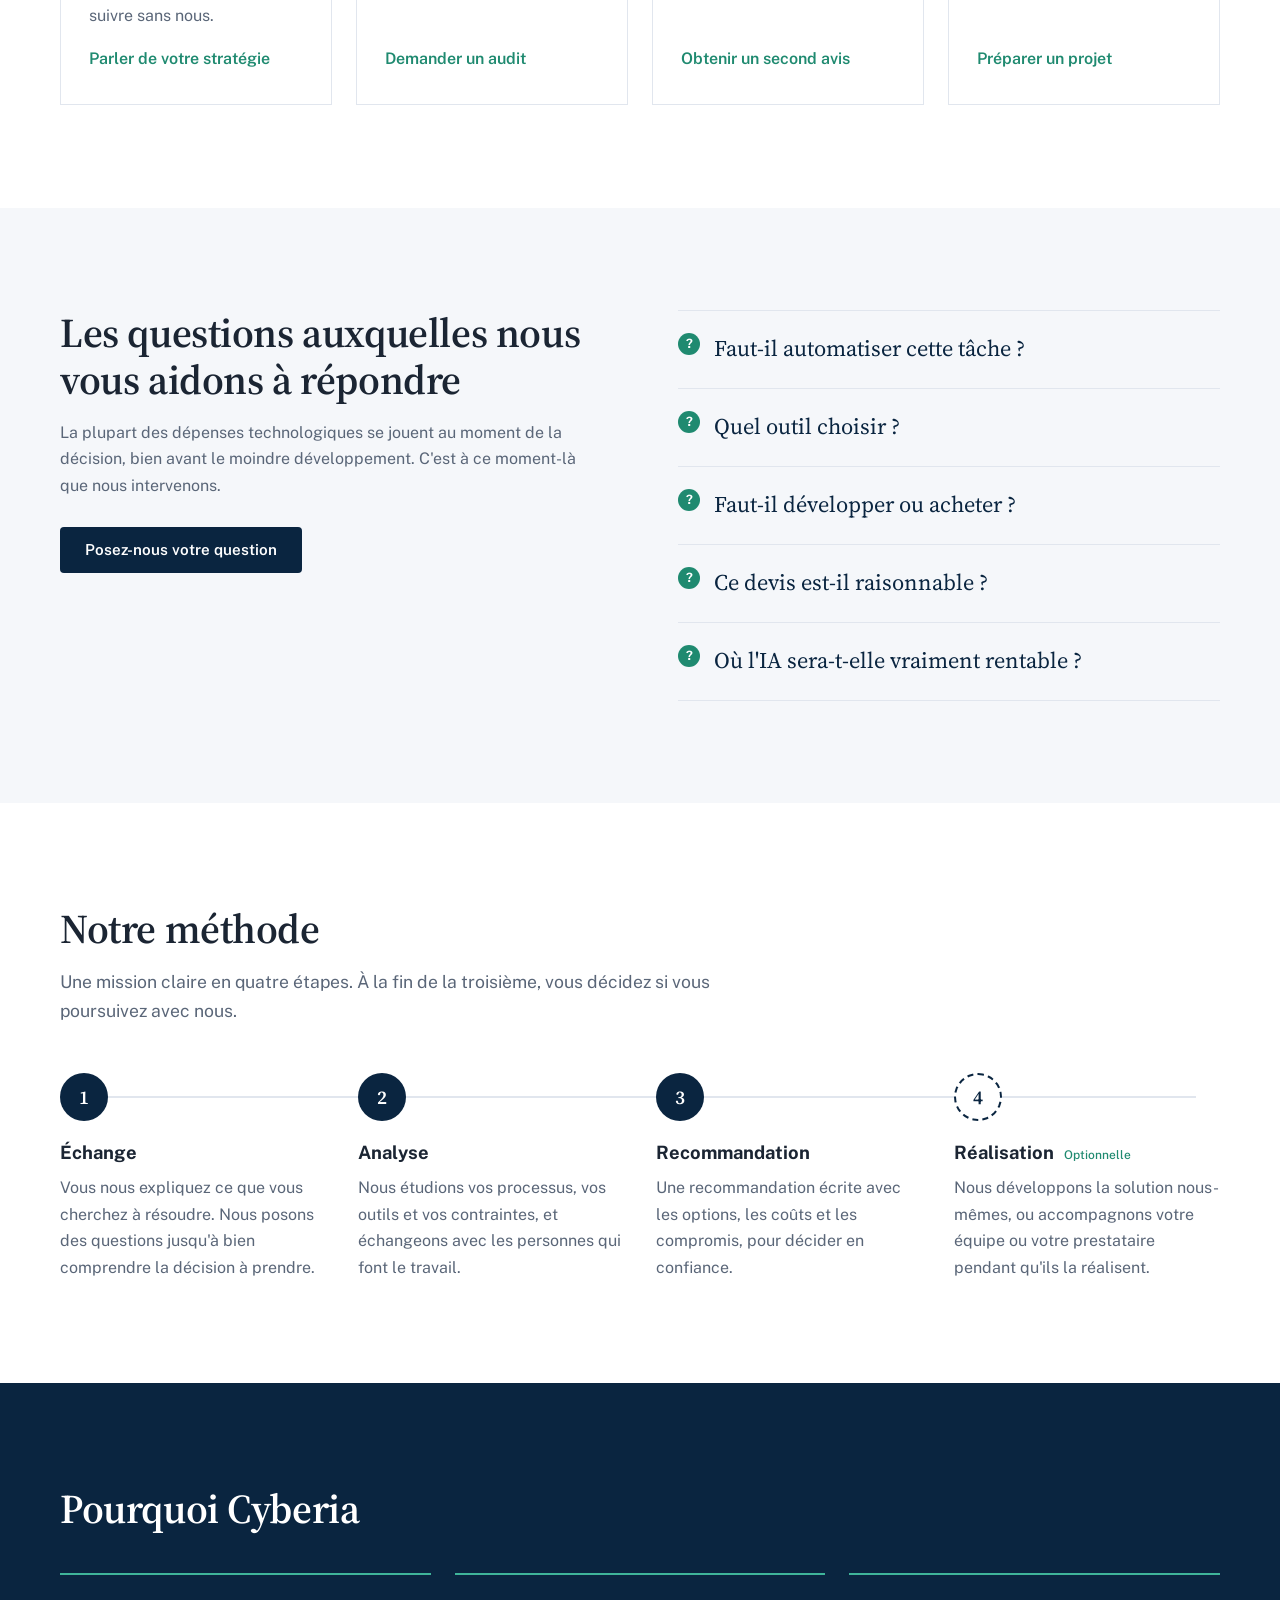
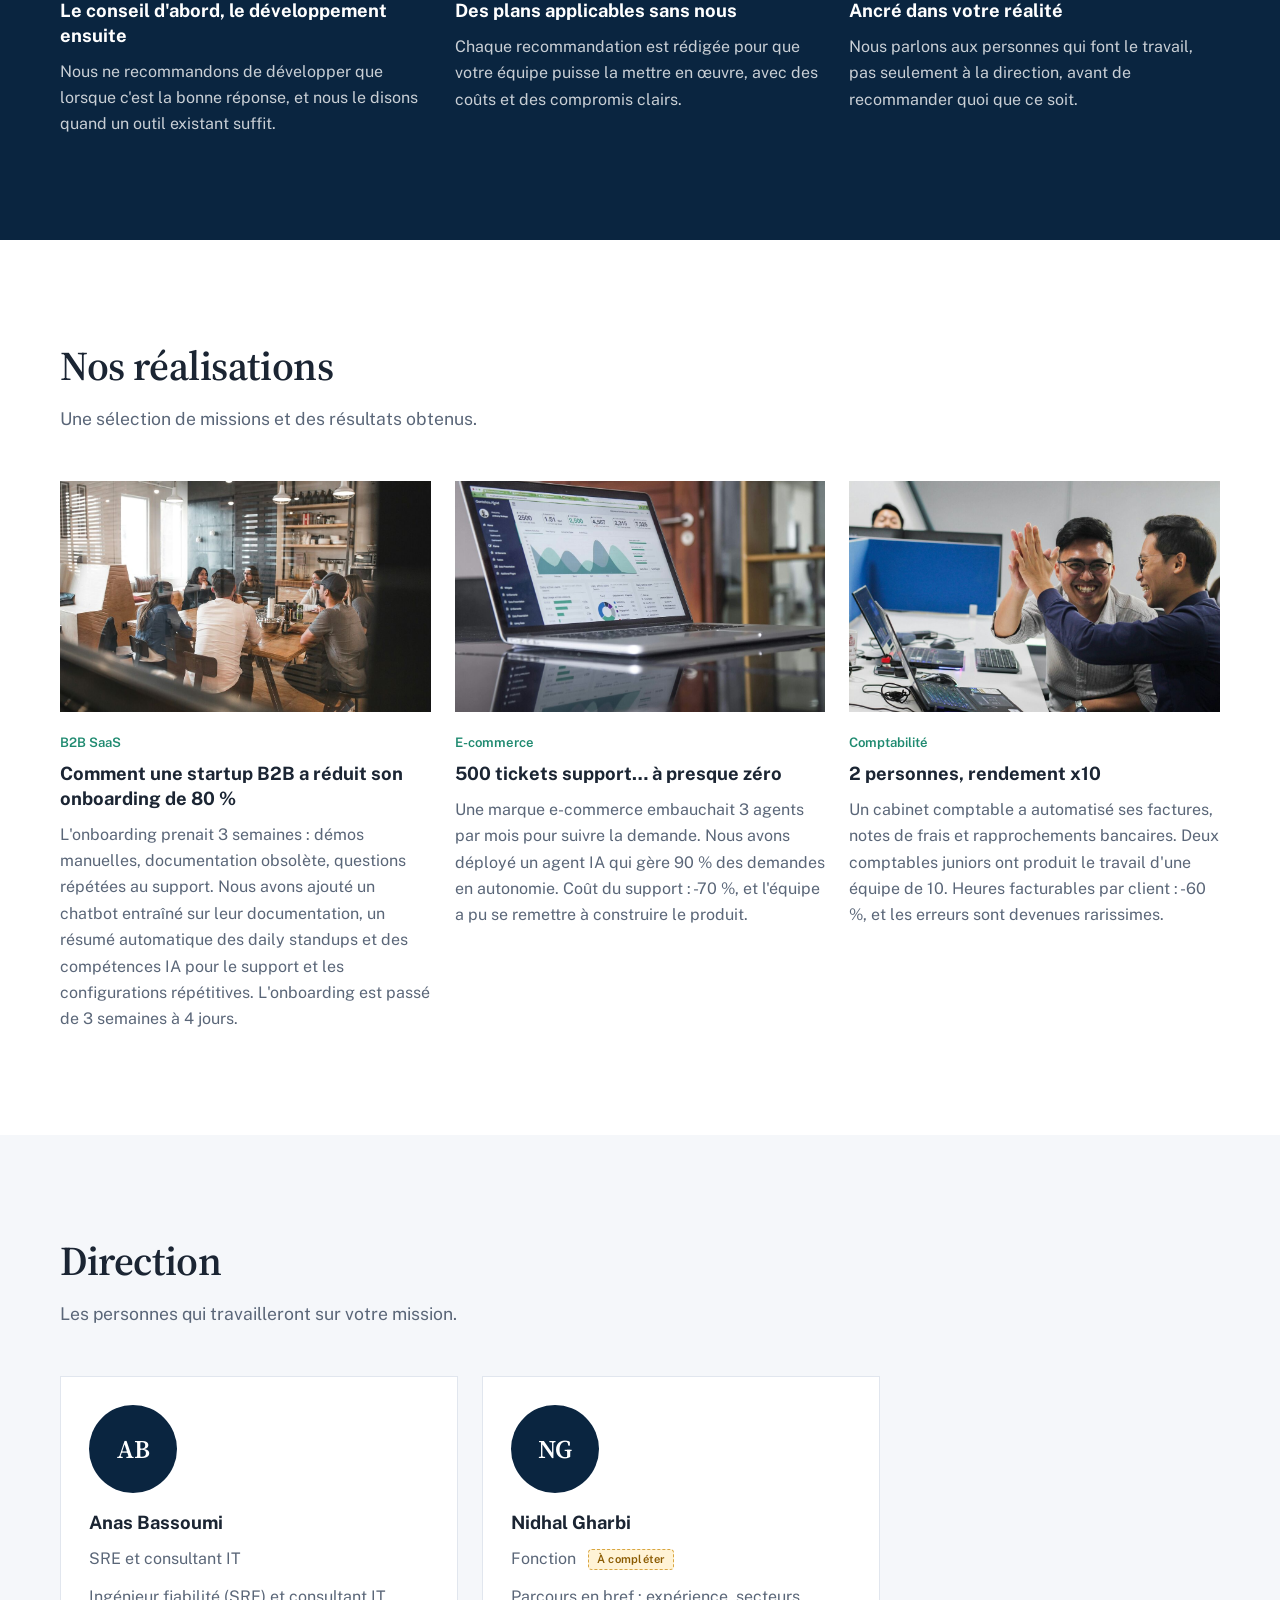
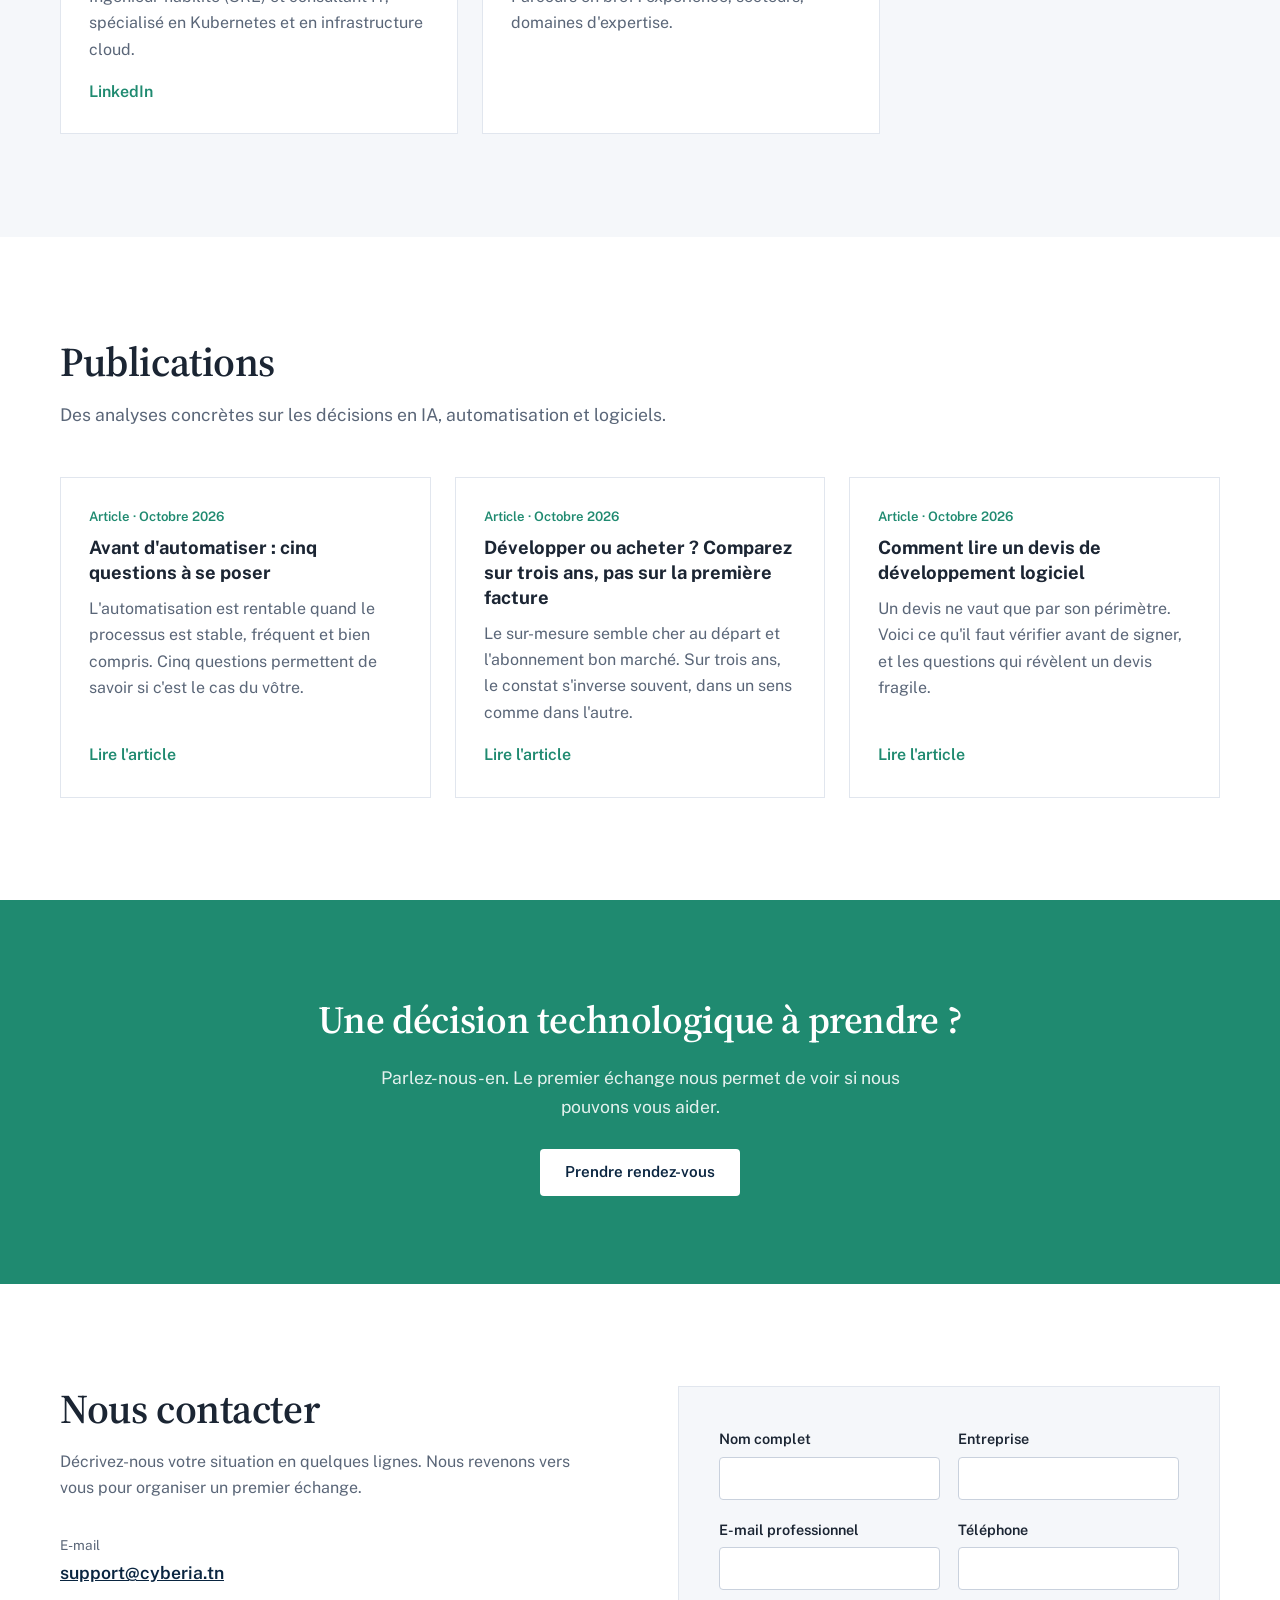
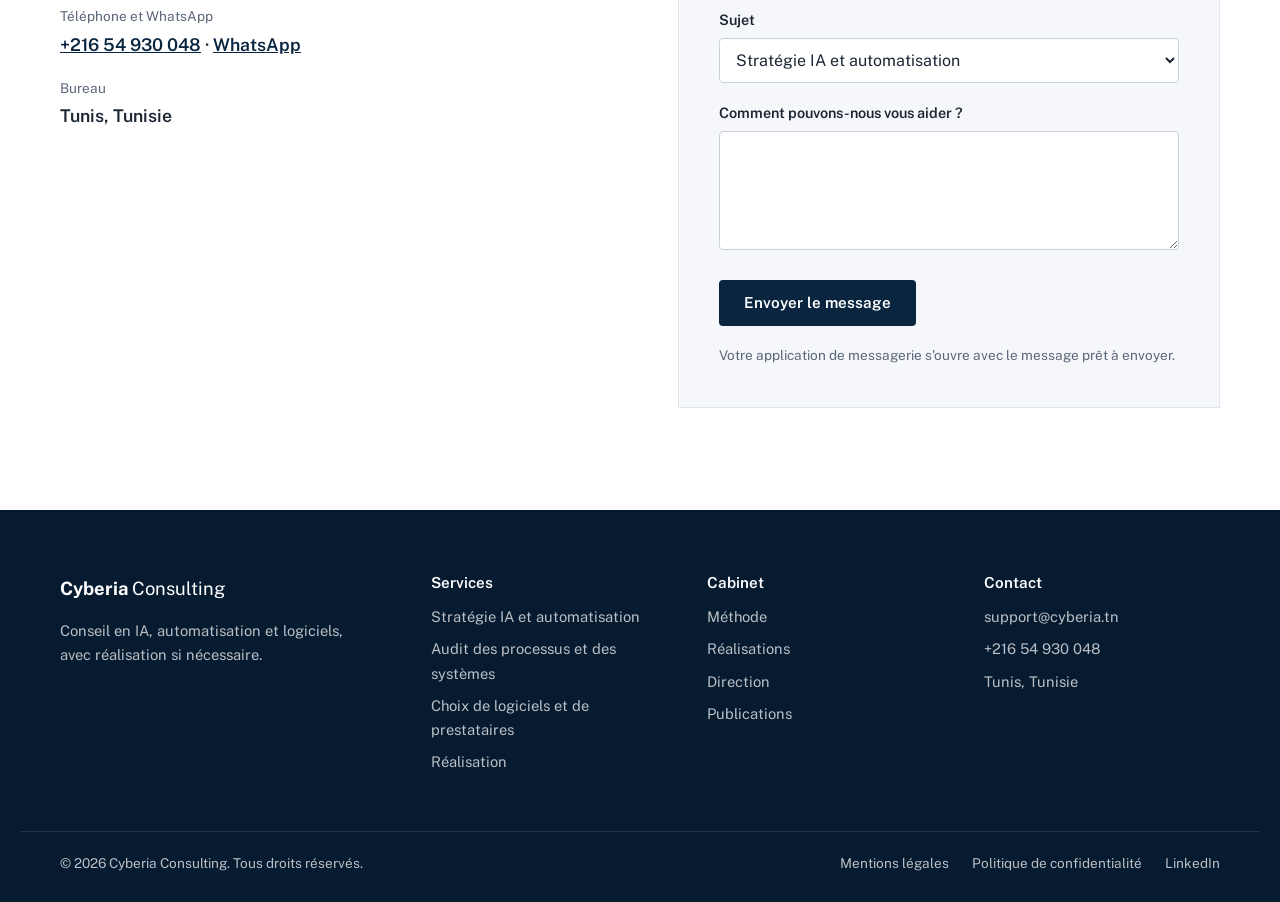
==== commit e0cce4fc: "Add case studies, leadership, insight articles and new phone number Restore the three case studies a" ====
--- a/fr/index.html
+++ b/fr/index.html
@@ -21,7 +21,7 @@
   <link rel="stylesheet" href="https://fonts.googleapis.com/css2?family=Public+Sans:wght@400;500;600;700&family=Source+Serif+4:opsz,wght@8..60,500;8..60,600&display=swap">
   <link rel="stylesheet" href="../styles.css">
   <script type="application/ld+json">
-  {"@context":"https://schema.org","@type":"ProfessionalService","name":"Cyberia Consulting","url":"https://cyberia.tn/fr/","description":"Conseil en IA, automatisation et logiciels, avec réalisation si nécessaire.","email":"support@cyberia.tn","telephone":"+21650377851","address":{"@type":"PostalAddress","addressLocality":"Tunis","addressCountry":"TN"}}
+  {"@context":"https://schema.org","@type":"ProfessionalService","name":"Cyberia Consulting","url":"https://cyberia.tn/fr/","description":"Conseil en IA, automatisation et logiciels, avec réalisation si nécessaire.","email":"support@cyberia.tn","telephone":"+21654930048","address":{"@type":"PostalAddress","addressLocality":"Tunis","addressCountry":"TN"}}
   </script>
 </head>
 <body>
@@ -30,7 +30,7 @@
   <div class="utility">
     <div class="wrap">
       <span>Tunis, Tunisie</span>
-      <a href="tel:+21650377851">+216 50 377 851</a>
+      <a href="tel:+21654930048">+216 54 930 048</a>
       <a href="mailto:support@cyberia.tn">support@cyberia.tn</a>
       <a class="lang" href="/" hreflang="en" lang="en">English</a>
     </div>
@@ -190,65 +190,72 @@
       </div>
     </section>
 
-    <!-- Réalisations : PLACEHOLDER, à remplacer par de vraies missions -->
+    <!-- Réalisations -->
     <section class="section" id="work">
       <div class="wrap">
         <header class="section-head">
-          <h2>Nos réalisations <span class="ph">À compléter</span></h2>
-          <p>Une sélection de missions. À remplacer par de vrais cas clients, anonymisés si nécessaire.</p>
+          <h2>Nos réalisations</h2>
+          <p>Une sélection de missions et des résultats obtenus.</p>
         </header>
         <div class="cards cards-3">
           <article class="case">
-            <div class="case-img">Image</div>
-            <p class="case-meta">Secteur</p>
-            <h3>Titre du cas client : la décision et le résultat</h3>
-            <p>Une ou deux phrases sur la situation du client, notre recommandation et le résultat mesurable.</p>
-            <a class="more" href="#work">Lire le cas client</a>
+            <img class="case-img" src="/assets/image-01.jpg" alt="Équipe B2B SaaS collaborant sur l'automatisation des workflows IA" loading="lazy" width="1200" height="675">
+            <p class="case-meta">B2B SaaS</p>
+            <h3>Comment une startup B2B a réduit son onboarding de 80 %</h3>
+            <p>L'onboarding prenait 3 semaines : démos manuelles, documentation obsolète, questions répétées au support. Nous avons ajouté un chatbot entraîné sur leur documentation, un résumé automatique des daily standups et des compétences IA pour le support et les configurations répétitives. L'onboarding est passé de 3 semaines à 4 jours.</p>
           </article>
           <article class="case">
-            <div class="case-img">Image</div>
-            <p class="case-meta">Secteur</p>
-            <h3>Titre du cas client : la décision et le résultat</h3>
-            <p>Une ou deux phrases sur la situation du client, notre recommandation et le résultat mesurable.</p>
-            <a class="more" href="#work">Lire le cas client</a>
+            <img class="case-img" src="/assets/image-02.jpg" alt="Équipe e-commerce utilisant des outils d'automatisation IA" loading="lazy" width="1200" height="675">
+            <p class="case-meta">E-commerce</p>
+            <h3>500 tickets support… à presque zéro</h3>
+            <p>Une marque e-commerce embauchait 3 agents par mois pour suivre la demande. Nous avons déployé un agent IA qui gère 90 % des demandes en autonomie. Coût du support : -70 %, et l'équipe a pu se remettre à construire le produit.</p>
           </article>
           <article class="case">
-            <div class="case-img">Image</div>
-            <p class="case-meta">Secteur</p>
-            <h3>Titre du cas client : la décision et le résultat</h3>
-            <p>Une ou deux phrases sur la situation du client, notre recommandation et le résultat mesurable.</p>
-            <a class="more" href="#work">Lire le cas client</a>
-          </article>
-        </div>
-      </div>
-    </section>
-
-    <!-- Équipe : PLACEHOLDER, à remplacer par de vraies personnes -->
+            <img class="case-img" src="/assets/image-03.jpg" alt="Comptables professionnels analysant des rapports financiers automatisés" loading="lazy" width="1200" height="675">
+            <p class="case-meta">Comptabilité</p>
+            <h3>2 personnes, rendement x10</h3>
+            <p>Un cabinet comptable a automatisé ses factures, notes de frais et rapprochements bancaires. Deux comptables juniors ont produit le travail d'une équipe de 10. Heures facturables par client : -60 %, et les erreurs sont devenues rarissimes.</p>
+          </article>
+        </div>
+      </div>
+    </section>
+
+    <!-- Équipe -->
     <section class="section section-alt" id="about">
       <div class="wrap">
         <header class="section-head">
-          <h2>Direction <span class="ph">À compléter</span></h2>
+          <h2>Direction</h2>
           <p>Les personnes qui travailleront sur votre mission.</p>
         </header>
+        <div class="cards cards-2">
+          <div class="person">
+            <div class="avatar" aria-hidden="true">AB</div>
+            <h3>Anas Bassoumi</h3>
+            <p class="muted">SRE et consultant IT</p>
+            <p>Ingénieur fiabilité (SRE) et consultant IT, spécialisé en Kubernetes et en infrastructure cloud.</p>
+            <a class="more" href="https://tn.linkedin.com/in/anas-bassoumi" rel="noopener">LinkedIn</a>
+          </div>
+          <div class="person">
+            <div class="avatar" aria-hidden="true">NG</div>
+            <h3>Nidhal Gharbi</h3>
+            <p class="muted">Fonction <span class="ph">À compléter</span></p>
+            <p>Parcours en bref : expérience, secteurs, domaines d'expertise.</p>
+          </div>
+        </div>
+      </div>
+    </section>
+
+    <!-- Publications -->
+    <section class="section" id="insights">
+      <div class="wrap">
+        <header class="section-head">
+          <h2>Publications</h2>
+          <p>Des analyses concrètes sur les décisions en IA, automatisation et logiciels.</p>
+        </header>
         <div class="cards cards-3">
-          <div class="person"><div class="avatar">Photo</div><h3>Nom complet</h3><p class="muted">Fonction</p><p>Parcours en bref : expérience, secteurs, domaines d'expertise.</p></div>
-          <div class="person"><div class="avatar">Photo</div><h3>Nom complet</h3><p class="muted">Fonction</p><p>Parcours en bref : expérience, secteurs, domaines d'expertise.</p></div>
-          <div class="person"><div class="avatar">Photo</div><h3>Nom complet</h3><p class="muted">Fonction</p><p>Parcours en bref : expérience, secteurs, domaines d'expertise.</p></div>
-        </div>
-      </div>
-    </section>
-
-    <!-- Publications : PLACEHOLDER, à remplacer par de vrais articles -->
-    <section class="section" id="insights">
-      <div class="wrap">
-        <header class="section-head">
-          <h2>Publications <span class="ph">À compléter</span></h2>
-          <p>Des analyses concrètes sur les décisions en IA, automatisation et logiciels.</p>
-        </header>
-        <div class="cards cards-3">
-          <article class="insight"><p class="case-meta">Article · Date</p><h3>Titre de l'article</h3><p>Le résumé de l'article en une ligne.</p><a class="more" href="#insights">Lire la suite</a></article>
-          <article class="insight"><p class="case-meta">Article · Date</p><h3>Titre de l'article</h3><p>Le résumé de l'article en une ligne.</p><a class="more" href="#insights">Lire la suite</a></article>
-          <article class="insight"><p class="case-meta">Article · Date</p><h3>Titre de l'article</h3><p>Le résumé de l'article en une ligne.</p><a class="more" href="#insights">Lire la suite</a></article>
+          <article class="insight"><p class="case-meta">Article · Octobre 2026</p><h3>Avant d'automatiser : cinq questions à se poser</h3><p>L'automatisation est rentable quand le processus est stable, fréquent et bien compris. Cinq questions permettent de savoir si c'est le cas du vôtre.</p><a class="more" href="/fr/insights/avant-d-automatiser.html">Lire l'article</a></article>
+          <article class="insight"><p class="case-meta">Article · Octobre 2026</p><h3>Développer ou acheter ? Comparez sur trois ans, pas sur la première facture</h3><p>Le sur-mesure semble cher au départ et l'abonnement bon marché. Sur trois ans, le constat s'inverse souvent, dans un sens comme dans l'autre.</p><a class="more" href="/fr/insights/developper-ou-acheter.html">Lire l'article</a></article>
+          <article class="insight"><p class="case-meta">Article · Octobre 2026</p><h3>Comment lire un devis de développement logiciel</h3><p>Un devis ne vaut que par son périmètre. Voici ce qu'il faut vérifier avant de signer, et les questions qui révèlent un devis fragile.</p><a class="more" href="/fr/insights/lire-un-devis-de-developpement.html">Lire l'article</a></article>
         </div>
       </div>
     </section>
@@ -270,7 +277,7 @@
           <p class="muted">Décrivez-nous votre situation en quelques lignes. Nous revenons vers vous pour organiser un premier échange.</p>
           <dl class="contact-list">
             <dt>E-mail</dt><dd><a href="mailto:support@cyberia.tn">support@cyberia.tn</a></dd>
-            <dt>Téléphone et WhatsApp</dt><dd><a href="tel:+21650377851">+216 50 377 851</a> · <a href="https://wa.me/21650377851">WhatsApp</a></dd>
+            <dt>Téléphone et WhatsApp</dt><dd><a href="tel:+21654930048">+216 54 930 048</a> · <a href="https://wa.me/21654930048">WhatsApp</a></dd>
             <dt>Bureau</dt><dd>Tunis, Tunisie</dd>
           </dl>
         </div>
@@ -323,7 +330,7 @@
       <div>
         <h3>Contact</h3>
         <a href="mailto:support@cyberia.tn">support@cyberia.tn</a>
-        <a href="tel:+21650377851">+216 50 377 851</a>
+        <a href="tel:+21654930048">+216 54 930 048</a>
         <span>Tunis, Tunisie</span>
       </div>
     </div>
--- a/styles.css
+++ b/styles.css
@@ -95,6 +95,7 @@
 .cards { display: grid; gap: 24px; }
 .cards-4 { grid-template-columns: repeat(4, 1fr); }
 .cards-3 { grid-template-columns: repeat(3, 1fr); }
+.cards-2 { grid-template-columns: repeat(2, 1fr); max-width: 820px; }
 .card, .case, .insight, .person { display: flex; flex-direction: column; }
 .card { padding: 32px 28px; border: 1px solid var(--line); border-top: 3px solid var(--navy); background: var(--white); }
 .card:hover { border-top-color: var(--accent); }
@@ -121,10 +122,11 @@
 
 .case-img, .avatar { display: grid; place-items: center; background: #e9edf3; color: #a3acba; font-size: 0.85rem; }
 .case-img { aspect-ratio: 16 / 10; margin-bottom: 20px; }
+img.case-img { width: 100%; height: auto; object-fit: cover; }
 .case-meta { font-size: 0.82rem; font-weight: 600; color: var(--accent) !important; margin-bottom: 8px !important; }
 .insight { padding: 28px; border: 1px solid var(--line); }
 .person { background: var(--white); padding: 28px; border: 1px solid var(--line); }
-.avatar { width: 88px; height: 88px; border-radius: 50%; margin-bottom: 18px; }
+.avatar { width: 88px; height: 88px; border-radius: 50%; margin-bottom: 18px; background: var(--navy); color: var(--white); font: 600 1.6rem var(--serif); }
 .person .muted { margin-bottom: 12px; }
 
 .cta-band { background: var(--accent); color: var(--white); text-align: center; padding: clamp(56px, 7vw, 88px) 0; }
@@ -177,7 +179,7 @@
 @media (max-width: 860px) {
   .hero-grid, .split { grid-template-columns: 1fr; }
   .hero-art { max-width: 360px; }
-  .cards-3 { grid-template-columns: 1fr; }
+  .cards-3, .cards-2 { grid-template-columns: 1fr; }
   .clients ul { grid-template-columns: repeat(3, 1fr); }
   .steps { grid-template-columns: 1fr 1fr; }
   .steps::before { display: none; }
@@ -191,3 +193,15 @@
   .footer-bottom a { margin: 0 16px 0 0; }
 }
 @media (prefers-reduced-motion: reduce) { html { scroll-behavior: auto; } }
+
+/* Article pages */
+.article { max-width: 720px; margin: 0 auto; padding: clamp(40px, 6vw, 80px) clamp(16px, 4vw, 40px) clamp(56px, 8vw, 96px); }
+.article .back { display: inline-block; margin-bottom: 28px; color: var(--accent); font-weight: 600; text-decoration: none; }
+.article h1 { font-size: clamp(2rem, 4.4vw, 3rem); line-height: 1.15; color: var(--navy); margin-bottom: 18px; }
+.article-lede { font-size: 1.25rem; color: var(--muted); margin: 0 0 36px; }
+.article h2 { font-size: 1.5rem; line-height: 1.25; color: var(--navy); margin: 40px 0 12px; }
+.article p, .article li { font-size: 1.08rem; line-height: 1.75; }
+.article ul { padding-left: 1.2em; }
+.article li { margin-bottom: 8px; }
+.article-cta { margin-top: 56px; padding: 32px; background: var(--bg-alt); border-left: 4px solid var(--accent); }
+.article-cta h2 { margin-top: 0; }
